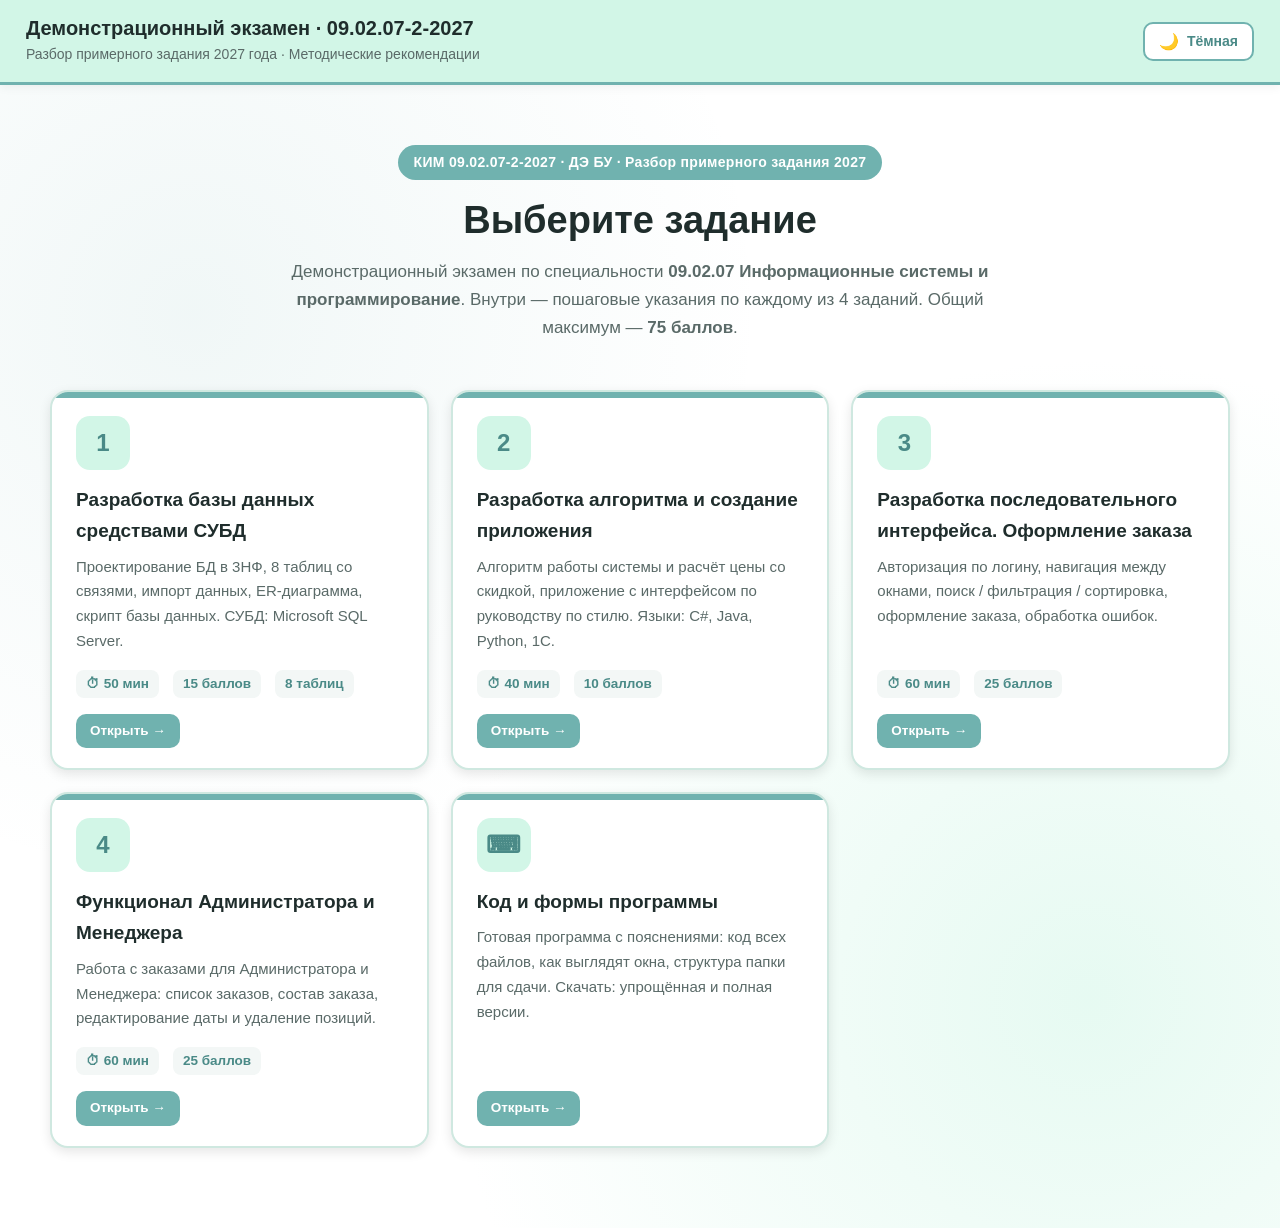
==== index.html @ 54f56c51 "Загрузка материалов" ====
<!DOCTYPE html>
<html lang="ru" data-theme="light">
<head>
<meta charset="UTF-8">
<meta name="viewport" content="width=device-width, initial-scale=1.0">
<title>Разбор примерного задания ДЭ 2027 · 09.02.07-2-2027</title>
<link rel="stylesheet" href="style.css">
</head>
<body>

<header class="top">
  <div class="brand">
    <h1>Демонстрационный экзамен · 09.02.07-2-2027</h1>
    <div class="sub">Разбор примерного задания 2027 года · Методические рекомендации</div>
  </div>
  <button class="theme-toggle" id="themeToggle" title="Переключить тему">
    <span class="theme-icon">🌙</span>
    <span class="theme-label">Тёмная</span>
  </button>
</header>

<section class="home-screen">
  <div class="home-inner">
    <div class="home-hero">
      <span class="badge-demo">КИМ 09.02.07-2-2027 · ДЭ БУ · Разбор примерного задания 2027</span>
      <h2>Выберите задание</h2>
      <p>Демонстрационный экзамен по специальности <b>09.02.07 Информационные системы и программирование</b>.
      Внутри — пошаговые указания по каждому из 4 заданий. Общий максимум — <b>75 баллов</b>.</p>
    </div>

    <div class="task-grid">

      <a class="task-card available" href="tasks/task1.html">
        <div class="t-num">1</div>
        <h3>Разработка базы данных средствами СУБД</h3>
        <p class="t-desc">Проектирование БД в 3НФ, 8 таблиц со связями, импорт данных, ER-диаграмма, скрипт базы данных. СУБД: Microsoft SQL Server.</p>
        <div class="t-meta">
          <span>⏱ 50 мин</span>
          <span>15 баллов</span>
          <span>8 таблиц</span>
        </div>
        <span class="t-status">Открыть</span>
      </a>

      <a class="task-card available" href="tasks/task2.html">
        <div class="t-num">2</div>
        <h3>Разработка алгоритма и создание приложения</h3>
        <p class="t-desc">Алгоритм работы системы и расчёт цены со скидкой, приложение с интерфейсом по руководству по стилю. Языки: C#, Java, Python, 1С.</p>
        <div class="t-meta">
          <span>⏱ 40 мин</span>
          <span>10 баллов</span>
        </div>
        <span class="t-status">Открыть</span>
      </a>

      <a class="task-card available" href="tasks/task3.html">
        <div class="t-num">3</div>
        <h3>Разработка последовательного интерфейса. Оформление заказа</h3>
        <p class="t-desc">Авторизация по логину, навигация между окнами, поиск / фильтрация / сортировка, оформление заказа, обработка ошибок.</p>
        <div class="t-meta">
          <span>⏱ 60 мин</span>
          <span>25 баллов</span>
        </div>
        <span class="t-status">Открыть</span>
      </a>

      <a class="task-card available" href="tasks/task4.html">
        <div class="t-num">4</div>
        <h3>Функционал Администратора и Менеджера</h3>
        <p class="t-desc">Работа с заказами для Администратора и Менеджера: список заказов, состав заказа, редактирование даты и удаление позиций.</p>
        <div class="t-meta">
          <span>⏱ 60 мин</span>
          <span>25 баллов</span>
        </div>
        <span class="t-status">Открыть</span>
      </a><a class="task-card available" href="code.html">
        <div class="t-num">⌨</div>
        <h3>Код и формы программы</h3>
        <p class="t-desc">Готовая программа с пояснениями: код всех файлов, как выглядят окна, структура папки для сдачи. Скачать: упрощённая и полная версии.</p>
        <span class="t-status">Открыть</span>
      </a></div>
  </div>
</section>

<script src="script.js"></script>
</body>
</html>
---- style.css ----
/* ============================================================
   СВЕТЛАЯ ТЕМА (по умолчанию)
   ============================================================ */
:root,
html[data-theme="light"]{
  --bg:#ffffff;
  --bg-soft:#D2F6E7;
  --accent:#70B2AF;
  --accent-dark:#4a8a87;
  --text:#1f2d2c;
  --muted:#5a6a68;
  --border:#cfe8e0;
  --code-bg:#f3f7f6;
  --blue:#dbeafe;
  --warn:#fff3cd;
  --danger:#f8d7da;
  --ok:#d4edda;

  --card-bg:#ffffff;
  --side-bg:#fbfefd;
  --block-action-bg:#e6f4f2;
  --block-tip-bg:#eefaf7;
  --row-even-bg:#fafdfc;
  --header-bg:#D2F6E7;
  --hero-bg-1:rgba(112,178,175,.10);
  --hero-bg-2:rgba(210,246,231,.55);
  --diagram-bg:#fafdfc;
  --grid-color:rgba(112,178,175,.07);
  --card-disabled-num-bg:#eef2f1;
  --card-disabled-num-color:#8aa19e;
  --card-disabled-strip:#c9d6d4;
  --card-disabled-status-bg:#eef2f1;
  --card-disabled-status-color:#7a8b89;
  --table-row-hover:#f5fbfa;
  --pre-bg:#f3f7f6;

  --pk:#b8860b;
  --fk:#8b3a8b;
  --id:#2b7a78;

  --shadow:0 2px 10px rgba(0,0,0,.06);
  --shadow-card:0 4px 12px rgba(0,0,0,.10);
  --shadow-card-hover:0 8px 20px rgba(0,0,0,.18);
  --shadow-card-drag:0 14px 30px rgba(0,0,0,.28);
}

/* ============================================================
   ТЁМНАЯ ТЕМА
   ============================================================ */
html[data-theme="dark"]{
  --bg:#0f1719;
  --bg-soft:#1b2a2c;
  --accent:#70B2AF;
  --accent-dark:#8ed4d1;
  --text:#e8f0ef;
  --muted:#9aacaa;
  --border:#2e4042;
  --code-bg:#1a2224;
  --blue:#152b40;
  --warn:#3d3419;
  --danger:#3d1f23;
  --ok:#1c3a25;

  --card-bg:#162224;
  --side-bg:#131d1f;
  --block-action-bg:#1c3033;
  --block-tip-bg:#17282a;
  --row-even-bg:#1a2426;
  --header-bg:#152326;
  --hero-bg-1:rgba(112,178,175,.10);
  --hero-bg-2:rgba(30,60,60,.35);
  --diagram-bg:#111b1d;
  --grid-color:rgba(112,178,175,.10);
  --card-disabled-num-bg:#1e2b2d;
  --card-disabled-num-color:#6b8080;
  --card-disabled-strip:#2a3839;
  --card-disabled-status-bg:#1e2b2d;
  --card-disabled-status-color:#8ba1a0;
  --table-row-hover:#1a282a;
  --pre-bg:#0d1416;

  --pk:#d4a72c;
  --fk:#c78ac7;
  --id:#56b8b4;

  --shadow:0 2px 10px rgba(0,0,0,.35);
  --shadow-card:0 4px 12px rgba(0,0,0,.4);
  --shadow-card-hover:0 8px 20px rgba(0,0,0,.55);
  --shadow-card-drag:0 14px 30px rgba(0,0,0,.7);
}

/* ============================================================
   БАЗОВЫЕ
   ============================================================ */
*{box-sizing:border-box}
html{scroll-behavior:smooth}
body{
  margin:0;
  font-family:Calibri,"Segoe UI",Arial,sans-serif;
  font-size:17px;
  line-height:1.65;
  color:var(--text);
  background:var(--bg);
  transition:background .2s, color .2s;
}

/* ============================================================
   HEADER
   ============================================================ */
header.top{
  background:var(--header-bg);
  border-bottom:3px solid var(--accent);
  padding:16px 26px;
  position:sticky;
  top:0;
  z-index:50;
  box-shadow:var(--shadow);
  display:flex;
  align-items:center;
  gap:16px;
  flex-wrap:wrap;
}
header.top .brand{display:flex;flex-direction:column;gap:2px;flex:1;min-width:220px}
header.top h1{margin:0;font-size:20px;line-height:1.25;color:var(--text)}
header.top .sub{font-size:14px;color:var(--muted)}

header.top .nav-back{
  padding:8px 16px;
  border:2px solid var(--accent);
  background:var(--card-bg);
  color:var(--accent-dark);
  border-radius:10px;
  font-weight:700;
  font-size:14.5px;
  text-decoration:none;
  transition:all .15s;
  white-space:nowrap;
}
header.top .nav-back:hover{background:var(--accent);color:#fff}

/* ============================================================
   ПЕРЕКЛЮЧАТЕЛЬ ТЕМЫ
   ============================================================ */
.theme-toggle{
  display:flex;
  align-items:center;
  gap:8px;
  padding:8px 14px;
  border:2px solid var(--accent);
  background:var(--card-bg);
  color:var(--accent-dark);
  border-radius:10px;
  font-weight:700;
  font-size:14px;
  cursor:pointer;
  transition:all .15s;
  font-family:inherit;
}
.theme-toggle:hover{background:var(--accent);color:#fff}
.theme-toggle .theme-icon{font-size:16px}
.theme-toggle .theme-label{white-space:nowrap}

/* ============================================================
   ГЛАВНАЯ
   ============================================================ */
.home-screen{
  min-height:calc(100vh - 96px);
  padding:60px 40px 80px;
  background:
    radial-gradient(circle at 15% 20%, var(--hero-bg-1), transparent 40%),
    radial-gradient(circle at 85% 80%, var(--hero-bg-2), transparent 45%),
    var(--bg);
}
.home-inner{max-width:1180px;margin:0 auto}
.home-hero{text-align:center;margin-bottom:48px}
.home-hero h2{margin:0 0 14px;font-size:38px;line-height:1.2;color:var(--text);border:none;padding:0}
.home-hero p{margin:0 auto;max-width:740px;color:var(--muted);font-size:17px}
.home-hero .badge-demo{
  display:inline-block;
  background:var(--accent);
  color:#fff;
  padding:6px 16px;
  border-radius:20px;
  font-size:14px;
  font-weight:700;
  margin-bottom:18px;
  letter-spacing:.3px;
}

.task-grid{display:grid;grid-template-columns:repeat(auto-fit,minmax(280px,1fr));gap:22px;margin-top:16px}

.task-card{
  background:var(--card-bg);
  border:2px solid var(--border);
  border-radius:18px;
  padding:24px 24px 20px;
  box-shadow:var(--shadow-card);
  transition:transform .18s,box-shadow .18s,border-color .18s;
  display:flex;
  flex-direction:column;
  position:relative;
  overflow:hidden;
  text-decoration:none;
  color:inherit;
}
.task-card::before{
  content:"";
  position:absolute;
  top:0;left:0;right:0;
  height:6px;
  background:var(--accent);
}
.task-card.available{cursor:pointer}
.task-card.available:hover{
  transform:translateY(-4px);
  box-shadow:var(--shadow-card-hover);
  border-color:var(--accent);
}
.task-card.disabled{cursor:pointer;opacity:.75}
.task-card.disabled::before{background:var(--card-disabled-strip)}

.task-card .t-num{
  display:inline-block;
  width:54px;height:54px;
  background:var(--bg-soft);
  color:var(--accent-dark);
  border-radius:14px;
  text-align:center;
  line-height:54px;
  font-size:24px;
  font-weight:700;
  margin-bottom:14px;
}
.task-card.disabled .t-num{background:var(--card-disabled-num-bg);color:var(--card-disabled-num-color)}
.task-card h3{margin:0 0 8px;font-size:19px;color:var(--text);border:none;padding:0}
.task-card .t-desc{color:var(--muted);font-size:15px;margin:0 0 16px;flex-grow:1}
.task-card .t-meta{display:flex;gap:14px;flex-wrap:wrap;margin:0 0 16px;font-size:13.5px}
.task-card .t-meta span{background:var(--code-bg);padding:3px 10px;border-radius:8px;color:var(--accent-dark);font-weight:700}
.task-card .t-status{display:inline-block;padding:6px 14px;border-radius:10px;font-size:13.5px;font-weight:700;align-self:flex-start}
.task-card.available .t-status{background:var(--accent);color:#fff}
.task-card.disabled .t-status{background:var(--card-disabled-status-bg);color:var(--card-disabled-status-color)}
.task-card.available .t-status::after{content:" →"}
.task-card.disabled .t-status::after{content:""}

/* ============================================================
   ЗАГЛУШКА "В РАЗРАБОТКЕ"
   ============================================================ */
.wip{
  max-width:720px;
  margin:80px auto;
  text-align:center;
  padding:50px 30px;
  background:var(--card-bg);
  border:2px dashed var(--accent);
  border-radius:20px;
  box-shadow:var(--shadow);
}
.wip .wip-icon{font-size:64px;margin-bottom:14px;display:block}
.wip h2{border:none;padding:0;margin:0 0 12px;font-size:26px;color:var(--accent-dark)}
.wip p{color:var(--muted);margin:8px auto;max-width:520px}
.wip .wip-actions{margin-top:28px;display:flex;gap:12px;justify-content:center;flex-wrap:wrap}
.wip .btn{
  padding:11px 22px;
  border-radius:10px;
  font-weight:700;
  font-size:15px;
  cursor:pointer;
  border:2px solid var(--accent);
  background:var(--card-bg);
  color:var(--accent-dark);
  transition:all .15s;
  text-decoration:none;
  display:inline-block;
}
.wip .btn.primary{background:var(--accent);color:#fff}
.wip .btn:hover{transform:translateY(-2px);box-shadow:var(--shadow-card-hover)}

/* ============================================================
   LAYOUT МЕТОДИЧКИ (task1)
   ============================================================ */
.layout{display:grid;grid-template-columns:300px 1fr;max-width:1400px;margin:0 auto}
nav.side{
  position:sticky;
  top:74px;
  align-self:start;
  height:calc(100vh - 74px);
  overflow-y:auto;
  padding:22px 18px;
  border-right:1px solid var(--border);
  background:var(--side-bg);
}
nav.side h3{margin:0 0 12px;font-size:14px;text-transform:uppercase;letter-spacing:.5px;color:var(--accent-dark)}
nav.side a{
  display:block;
  padding:8px 12px;
  margin:2px 0;
  text-decoration:none;
  color:var(--text);
  border-radius:8px;
  font-size:15px;
  transition:background .15s;
}
nav.side a:hover{background:var(--bg-soft)}
nav.side a.active{background:var(--accent);color:#fff}

main{padding:32px 44px 80px;min-width:0}
h2{margin-top:48px;padding-bottom:8px;border-bottom:3px solid var(--accent);font-size:26px;scroll-margin-top:90px;color:var(--text)}
h3{margin-top:32px;font-size:20px;color:var(--accent-dark);scroll-margin-top:90px}
h4{margin-top:22px;font-size:17px}
p{margin:10px 0}
ul,ol{margin:10px 0 10px 22px}
li{margin:4px 0}
code{background:var(--code-bg);padding:2px 6px;border-radius:4px;font-family:Consolas,"Courier New",monospace;font-size:14.5px;color:var(--accent-dark)}
a{color:var(--accent-dark)}

/* ============================================================
   БЛОКИ-ПОДСКАЗКИ
   ============================================================ */
.block{padding:14px 18px;border-radius:10px;margin:14px 0;border-left:6px solid;background:var(--bg-soft);color:var(--text)}
.block.action{border-color:var(--accent);background:var(--block-action-bg)}
.block.action::before{content:"🔵 ДЕЙСТВИЕ: ";font-weight:700;color:var(--accent-dark)}
.block.field{border-color:#3b82f6;background:var(--blue)}
.block.field::before{content:"🟢 ВПИСАТЬ: ";font-weight:700;color:#1e40af}
html[data-theme="dark"] .block.field::before{color:#7fb4ff}
.block.warn{border-color:#e0a800;background:var(--warn)}
.block.warn::before{content:"🟡 ВНИМАНИЕ: ";font-weight:700;color:#8a6d00}
html[data-theme="dark"] .block.warn::before{color:#e0b74a}
.block.danger{border-color:#dc3545;background:var(--danger)}
.block.danger::before{content:"🔴 ОШИБКА: ";font-weight:700;color:#a71d2a}
html[data-theme="dark"] .block.danger::before{color:#ff7b89}
.block.ok{border-color:#28a745;background:var(--ok)}
.block.ok::before{content:"✅ ПРОВЕРКА: ";font-weight:700;color:#155724}
html[data-theme="dark"] .block.ok::before{color:#7bd88f}
.block.tip{border-color:var(--accent-dark);background:var(--block-tip-bg)}
.block.tip::before{content:"💡 СОВЕТ: ";font-weight:700;color:var(--accent-dark)}

/* ============================================================
   ТАБЛИЦЫ
   ============================================================ */
table{border-collapse:collapse;width:100%;margin:14px 0;font-size:15.5px;box-shadow:var(--shadow);background:var(--card-bg)}
th,td{border:1px solid var(--border);padding:8px 10px;text-align:left;vertical-align:top;color:var(--text)}
th{background:var(--bg-soft);font-weight:700}
tr:nth-child(even) td{background:var(--row-even-bg)}

pre{
  background:var(--pre-bg);
  padding:14px;
  border-radius:8px;
  overflow-x:auto;
  font-size:14px;
  line-height:1.5;
  font-family:Consolas,"Courier New",monospace;
  color:var(--accent-dark);
  border:1px solid var(--border);
}

/* ============================================================
   ШАГИ
   ============================================================ */
.step{background:var(--card-bg);border:1px solid var(--border);border-radius:12px;padding:18px 22px;margin:18px 0;box-shadow:var(--shadow)}
.step .num{display:inline-block;background:var(--accent);color:#fff;width:32px;height:32px;border-radius:50%;text-align:center;line-height:32px;font-weight:700;margin-right:10px}
.step h4{display:inline-block;margin:0;font-size:18px;vertical-align:middle}

/* ============================================================
   DETAILS
   ============================================================ */
details{background:var(--card-bg);border:1px solid var(--border);border-radius:10px;margin:12px 0;overflow:hidden}
details summary{cursor:pointer;padding:12px 18px;background:var(--bg-soft);font-weight:700;user-select:none;list-style:none;color:var(--text)}
details summary::-webkit-details-marker{display:none}
details summary::before{content:"▶ ";color:var(--accent-dark)}
details[open] summary::before{content:"▼ "}
details .content{padding:14px 20px}

/* ============================================================
   БЕЙДЖИ
   ============================================================ */
.badge{display:inline-block;padding:2px 10px;border-radius:20px;background:var(--accent);color:#fff;font-size:13px;font-weight:700;margin-left:6px;vertical-align:middle}
.badge.pk{background:var(--pk)}
.badge.fk{background:var(--fk)}
.badge.id{background:var(--id)}

/* ============================================================
   КНОПКА "НАВЕРХ"
   ============================================================ */
.top-link{
  position:fixed;
  bottom:24px;right:24px;
  background:var(--accent);
  color:#fff;
  width:48px;height:48px;
  border-radius:50%;
  text-align:center;
  line-height:48px;
  text-decoration:none;
  font-size:22px;
  box-shadow:var(--shadow-card);
  z-index:100;
  transition:background .15s;
}
.top-link:hover{background:var(--accent-dark)}

/* ============================================================
   СХЕМА БД
   ============================================================ */
.db-toolbar{
  display:flex;
  align-items:center;
  gap:10px;
  flex-wrap:wrap;
  padding:12px 16px;
  background:var(--card-bg);
  border-radius:12px 12px 0 0;
  border:2px solid var(--accent);
  border-bottom:none;
  font-size:14.5px;
}
.db-toolbar button{
  padding:7px 14px;
  border:1px solid var(--accent);
  background:var(--card-bg);
  color:var(--accent-dark);
  border-radius:8px;
  cursor:pointer;
  font-weight:700;
  font-size:14px;
  transition:all .15s;
  font-family:inherit;
}
.db-toolbar button:hover{background:var(--bg-soft)}
.db-toolbar button:active{transform:scale(.96)}
.db-toolbar .zoom-val{min-width:56px;text-align:center;font-weight:700;color:var(--accent-dark)}
.db-toolbar .hint{margin-left:auto;color:var(--muted);font-size:13.5px;font-style:italic}

.db-diagram-wrap{
  background:var(--diagram-bg);
  border:2px solid var(--accent);
  border-top:none;
  border-radius:0 0 14px 14px;
  padding:0;
  overflow:hidden;
  position:relative;
  height:720px;
  cursor:grab;
  user-select:none;
  touch-action:none;
}
.db-diagram-wrap.dragging{cursor:grabbing}
.db-viewport{position:absolute;top:0;left:0;width:100%;height:100%;overflow:hidden}
.db-canvas{position:absolute;top:0;left:0;transform-origin:0 0;will-change:transform}
.db-diagram{
  position:relative;
  width:1400px;
  height:1300px;
  background:
    linear-gradient(0deg,var(--grid-color) 1px,transparent 1px) 0 0/25px 25px,
    linear-gradient(90deg,var(--grid-color) 1px,transparent 1px) 0 0/25px 25px,
    var(--diagram-bg);
}
.db-table{
  position:absolute;
  background:var(--card-bg);
  border:2px solid var(--accent-dark);
  border-radius:10px;
  box-shadow:var(--shadow-card);
  font-size:13.5px;
  width:220px;
  z-index:2;
  transition:box-shadow .15s,border-color .15s;
  cursor:grab;
  color:var(--text);
}
.db-table:hover{border-color:var(--accent);box-shadow:var(--shadow-card-hover);z-index:5}
.db-table.dragging{cursor:grabbing;box-shadow:var(--shadow-card-drag);z-index:20;transition:none}
.db-table .t-head{
  background:var(--accent);
  color:#fff;
  padding:8px 12px;
  font-weight:700;
  font-size:14.5px;
  border-radius:8px 8px 0 0;
  text-align:center;
  letter-spacing:.3px;
  cursor:grab;
}
.db-table.dragging .t-head{cursor:grabbing}
.db-table .t-row{
  padding:5px 12px;
  border-bottom:1px solid var(--border);
  display:flex;
  justify-content:space-between;
  align-items:center;
  gap:10px;
}
.db-table .t-row:last-child{border-bottom:none;border-radius:0 0 8px 8px}
.db-table .t-row .t-name{color:var(--text)}
.db-table .t-row .t-key{font-size:11px;padding:1px 6px;border-radius:10px;color:#fff;font-weight:700}
.db-table .t-row .t-key.pk{background:var(--pk)}
.db-table .t-row .t-key.fk{background:var(--fk)}
.db-table .t-row .t-key.id{background:var(--id)}
.db-table .t-row .t-type{color:var(--muted);font-size:11.5px;font-family:Consolas,monospace}

.legend{display:flex;gap:18px;flex-wrap:wrap;margin:10px 0 20px;padding:12px 16px;background:var(--card-bg);border-radius:10px;border:1px solid var(--border);font-size:14px;color:var(--text)}
.legend span{display:flex;align-items:center;gap:6px}
.legend .dot{display:inline-block;width:14px;height:14px;border-radius:4px}

/* ============================================================
   АДАПТИВ
   ============================================================ */
@media(max-width:900px){
  .layout{grid-template-columns:1fr}
  nav.side{position:static;height:auto;border-right:none;border-bottom:1px solid var(--border)}
  main{padding:22px 20px 80px}
  .db-toolbar .hint{display:none}
  .db-diagram-wrap{height:520px}
  .home-hero h2{font-size:28px}
  .home-screen{padding:40px 20px 60px}
  .theme-toggle .theme-label{display:none}
}
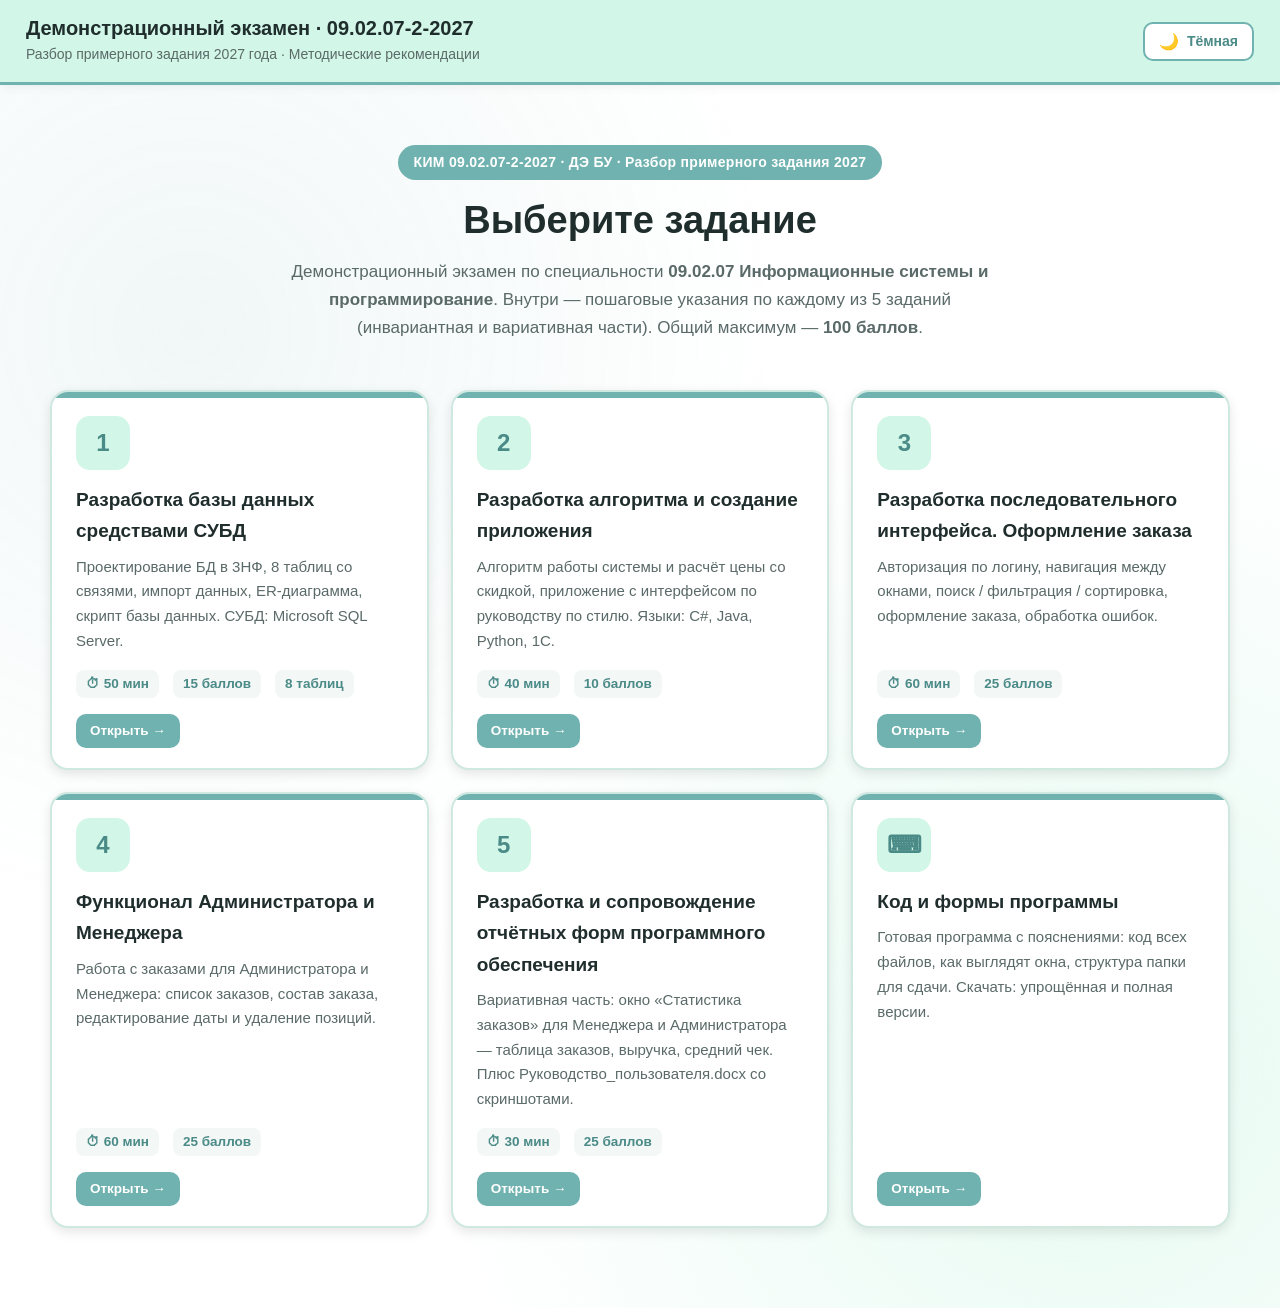
==== commit 7094e600: "Add files via upload" ====
--- a/index.html
+++ b/index.html
@@ -25,7 +25,7 @@
       <span class="badge-demo">КИМ 09.02.07-2-2027 · ДЭ БУ · Разбор примерного задания 2027</span>
       <h2>Выберите задание</h2>
       <p>Демонстрационный экзамен по специальности <b>09.02.07 Информационные системы и программирование</b>.
-      Внутри — пошаговые указания по каждому из 4 заданий. Общий максимум — <b>75 баллов</b>.</p>
+      Внутри — пошаговые указания по каждому из 5 заданий (инвариантная и вариативная части). Общий максимум — <b>100 баллов</b>.</p>
     </div>
 
     <div class="task-grid">
@@ -73,7 +73,20 @@
           <span>25 баллов</span>
         </div>
         <span class="t-status">Открыть</span>
-      </a><a class="task-card available" href="code.html">
+      </a>
+
+      <a class="task-card available" href="tasks/task5.html">
+        <div class="t-num">5</div>
+        <h3>Разработка и сопровождение отчётных форм программного обеспечения</h3>
+        <p class="t-desc">Вариативная часть: окно «Статистика заказов» для Менеджера и Администратора — таблица заказов, выручка, средний чек. Плюс Руководство_пользователя.docx со скриншотами.</p>
+        <div class="t-meta">
+          <span>⏱ 30 мин</span>
+          <span>25 баллов</span>
+        </div>
+        <span class="t-status">Открыть</span>
+      </a>
+
+      <a class="task-card available" href="code.html">
         <div class="t-num">⌨</div>
         <h3>Код и формы программы</h3>
         <p class="t-desc">Готовая программа с пояснениями: код всех файлов, как выглядят окна, структура папки для сдачи. Скачать: упрощённая и полная версии.</p>
--- a/style.css
+++ b/style.css
@@ -331,6 +331,8 @@
 .block.ok{border-color:#28a745;background:var(--ok)}
 .block.ok::before{content:"✅ ПРОВЕРКА: ";font-weight:700;color:#155724}
 html[data-theme="dark"] .block.ok::before{color:#7bd88f}
+.block.tz{border-color:#8a9ba8;background:var(--bg-soft);font-size:.96em}
+html[data-theme="dark"] .block.tz{border-color:#5c6b78}
 .block.tip{border-color:var(--accent-dark);background:var(--block-tip-bg)}
 .block.tip::before{content:"💡 СОВЕТ: ";font-weight:700;color:var(--accent-dark)}
 
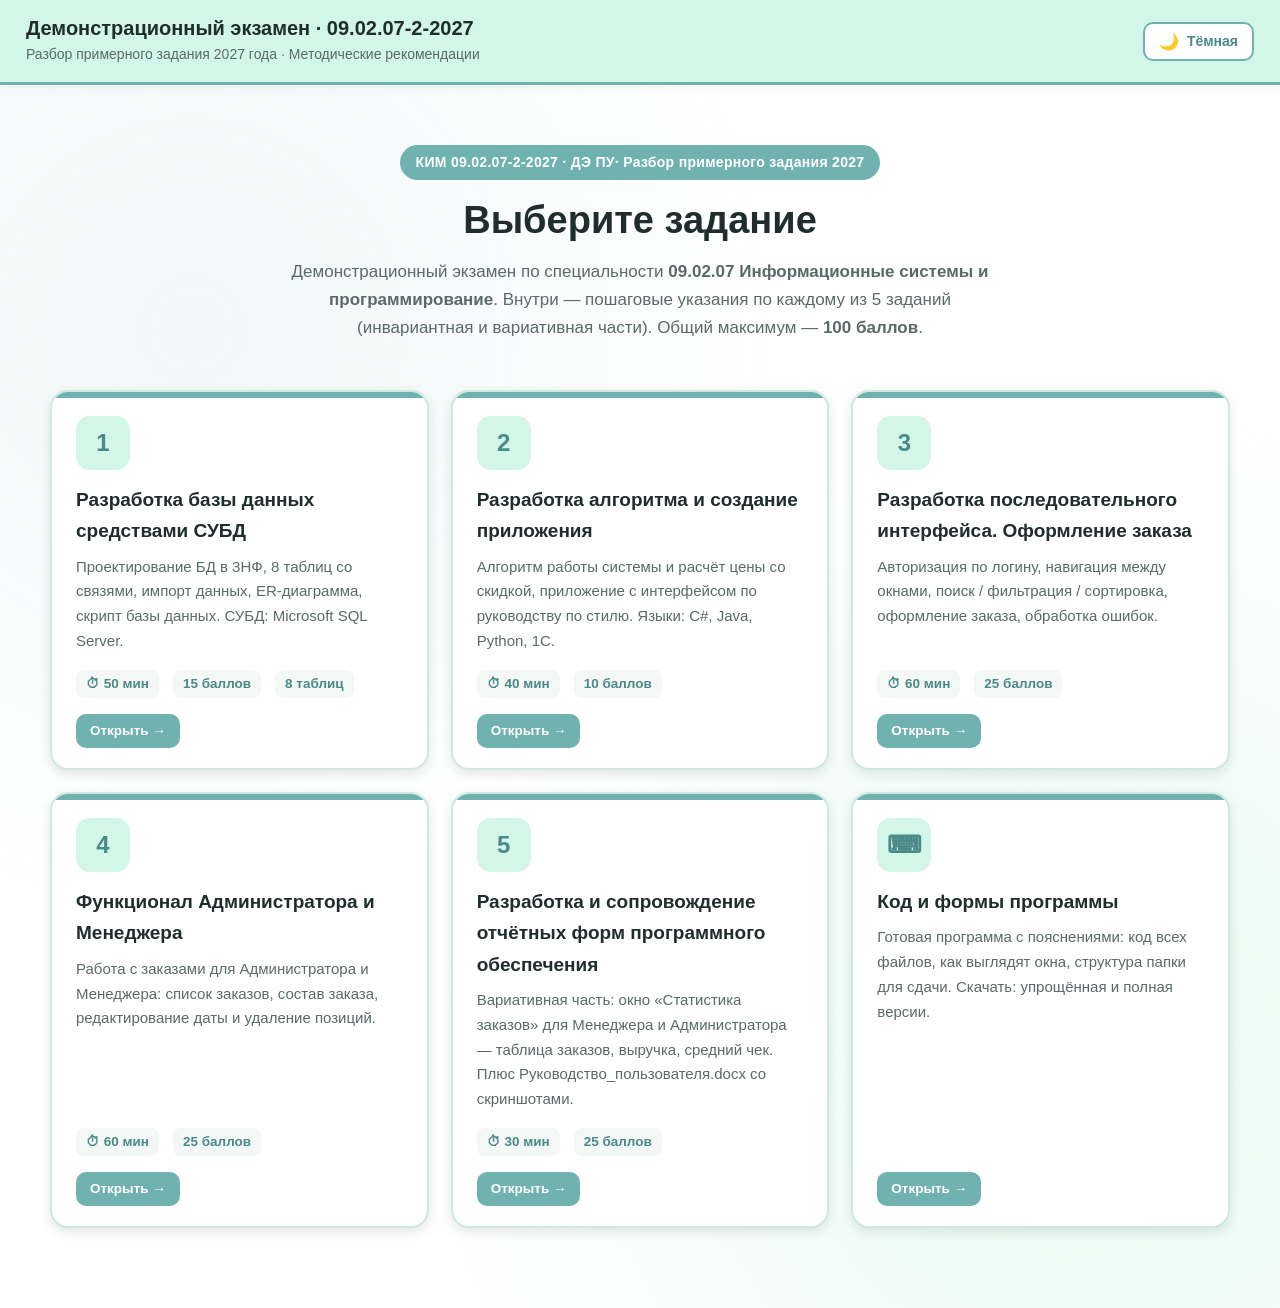
==== commit 79e004c4: "Add files via upload" ====
--- a/index.html
+++ b/index.html
@@ -22,7 +22,7 @@
 <section class="home-screen">
   <div class="home-inner">
     <div class="home-hero">
-      <span class="badge-demo">КИМ 09.02.07-2-2027 · ДЭ БУ · Разбор примерного задания 2027</span>
+      <span class="badge-demo">КИМ 09.02.07-2-2027 · ДЭ ПУ· Разбор примерного задания 2027</span>
       <h2>Выберите задание</h2>
       <p>Демонстрационный экзамен по специальности <b>09.02.07 Информационные системы и программирование</b>.
       Внутри — пошаговые указания по каждому из 5 заданий (инвариантная и вариативная части). Общий максимум — <b>100 баллов</b>.</p>
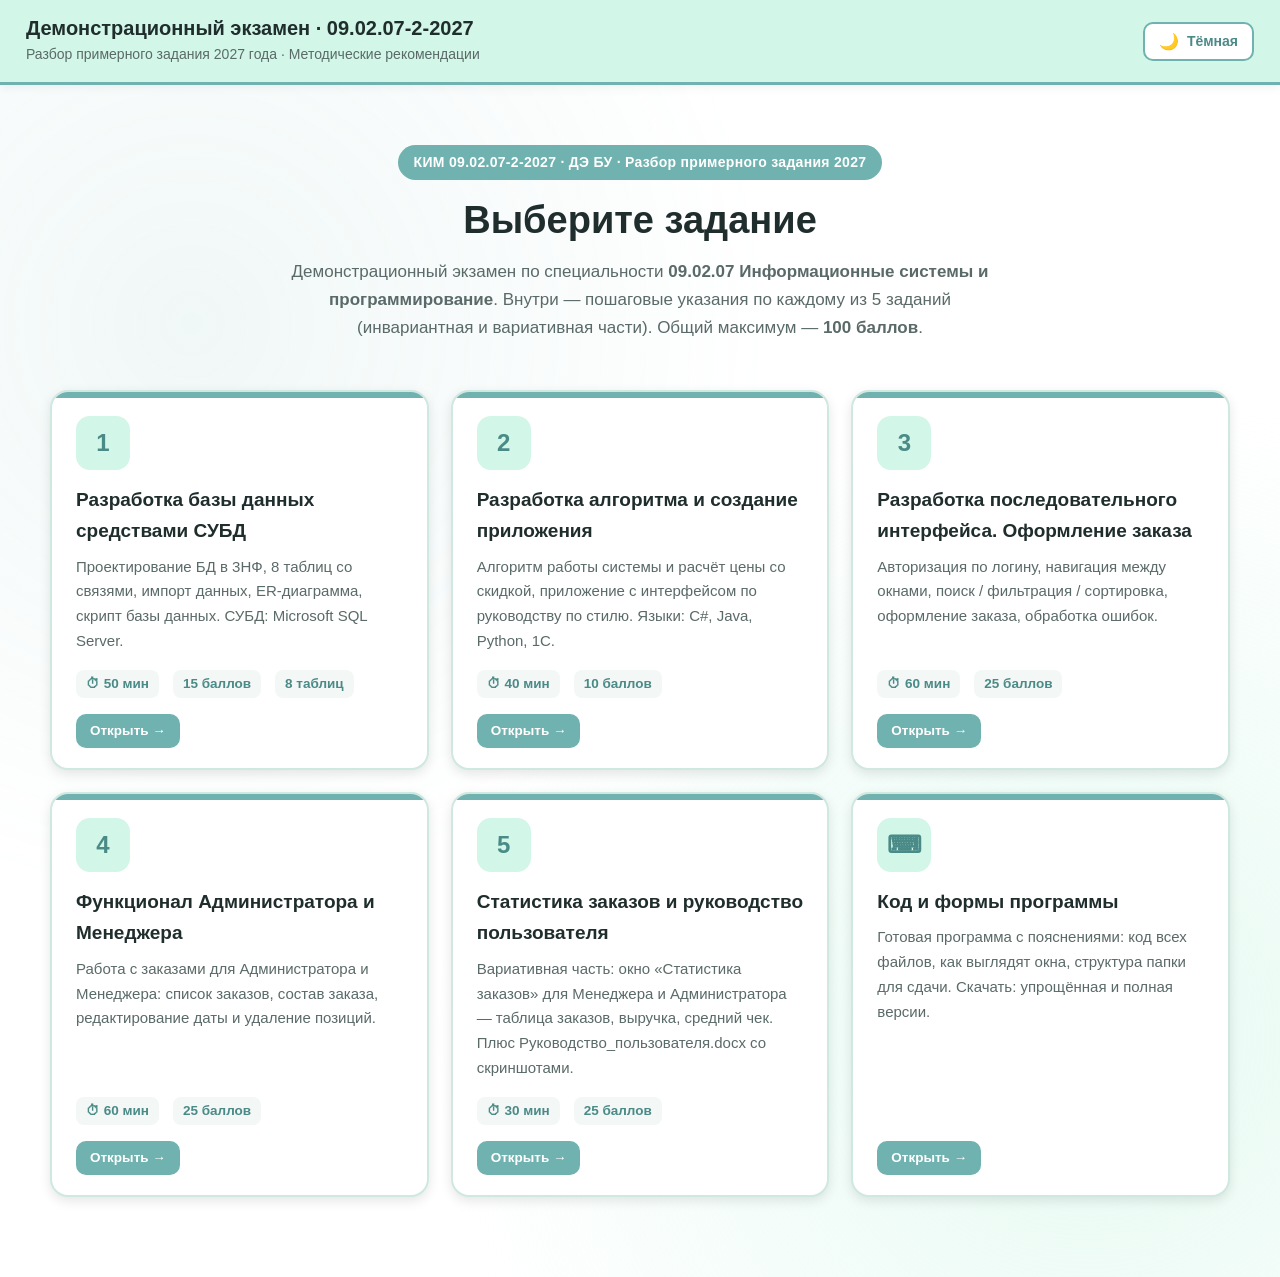
==== commit 6a64c8be: "Локальная база данных Изменение логики решения задания 1 путём создания локальной базы данных в само" ====
--- a/index.html
+++ b/index.html
@@ -22,7 +22,7 @@
 <section class="home-screen">
   <div class="home-inner">
     <div class="home-hero">
-      <span class="badge-demo">КИМ 09.02.07-2-2027 · ДЭ ПУ· Разбор примерного задания 2027</span>
+      <span class="badge-demo">КИМ 09.02.07-2-2027 · ДЭ БУ · Разбор примерного задания 2027</span>
       <h2>Выберите задание</h2>
       <p>Демонстрационный экзамен по специальности <b>09.02.07 Информационные системы и программирование</b>.
       Внутри — пошаговые указания по каждому из 5 заданий (инвариантная и вариативная части). Общий максимум — <b>100 баллов</b>.</p>
@@ -77,7 +77,7 @@
 
       <a class="task-card available" href="tasks/task5.html">
         <div class="t-num">5</div>
-        <h3>Разработка и сопровождение отчётных форм программного обеспечения</h3>
+        <h3>Статистика заказов и руководство пользователя</h3>
         <p class="t-desc">Вариативная часть: окно «Статистика заказов» для Менеджера и Администратора — таблица заказов, выручка, средний чек. Плюс Руководство_пользователя.docx со скриншотами.</p>
         <div class="t-meta">
           <span>⏱ 30 мин</span>
--- a/style.css
+++ b/style.css
@@ -306,6 +306,7 @@
 main{padding:32px 44px 80px;min-width:0}
 h2{margin-top:48px;padding-bottom:8px;border-bottom:3px solid var(--accent);font-size:26px;scroll-margin-top:90px;color:var(--text)}
 h3{margin-top:32px;font-size:20px;color:var(--accent-dark);scroll-margin-top:90px}
+section{scroll-margin-top:96px}
 h4{margin-top:22px;font-size:17px}
 p{margin:10px 0}
 ul,ol{margin:10px 0 10px 22px}
@@ -364,6 +365,13 @@
 .step h4{display:inline-block;margin:0;font-size:18px;vertical-align:middle}
 
 /* ============================================================
+   СКРИНШОТЫ
+   ============================================================ */
+figure.shot{margin:12px 0 16px}
+figure.shot img{display:block;max-width:100%;height:auto;border:1px solid var(--border);border-radius:8px;background:#fff;padding:4px;box-sizing:border-box}
+figure.shot figcaption{color:var(--muted);font-size:13px;margin-top:6px;line-height:1.45}
+
+/* ============================================================
    DETAILS
    ============================================================ */
 details{background:var(--card-bg);border:1px solid var(--border);border-radius:10px;margin:12px 0;overflow:hidden}
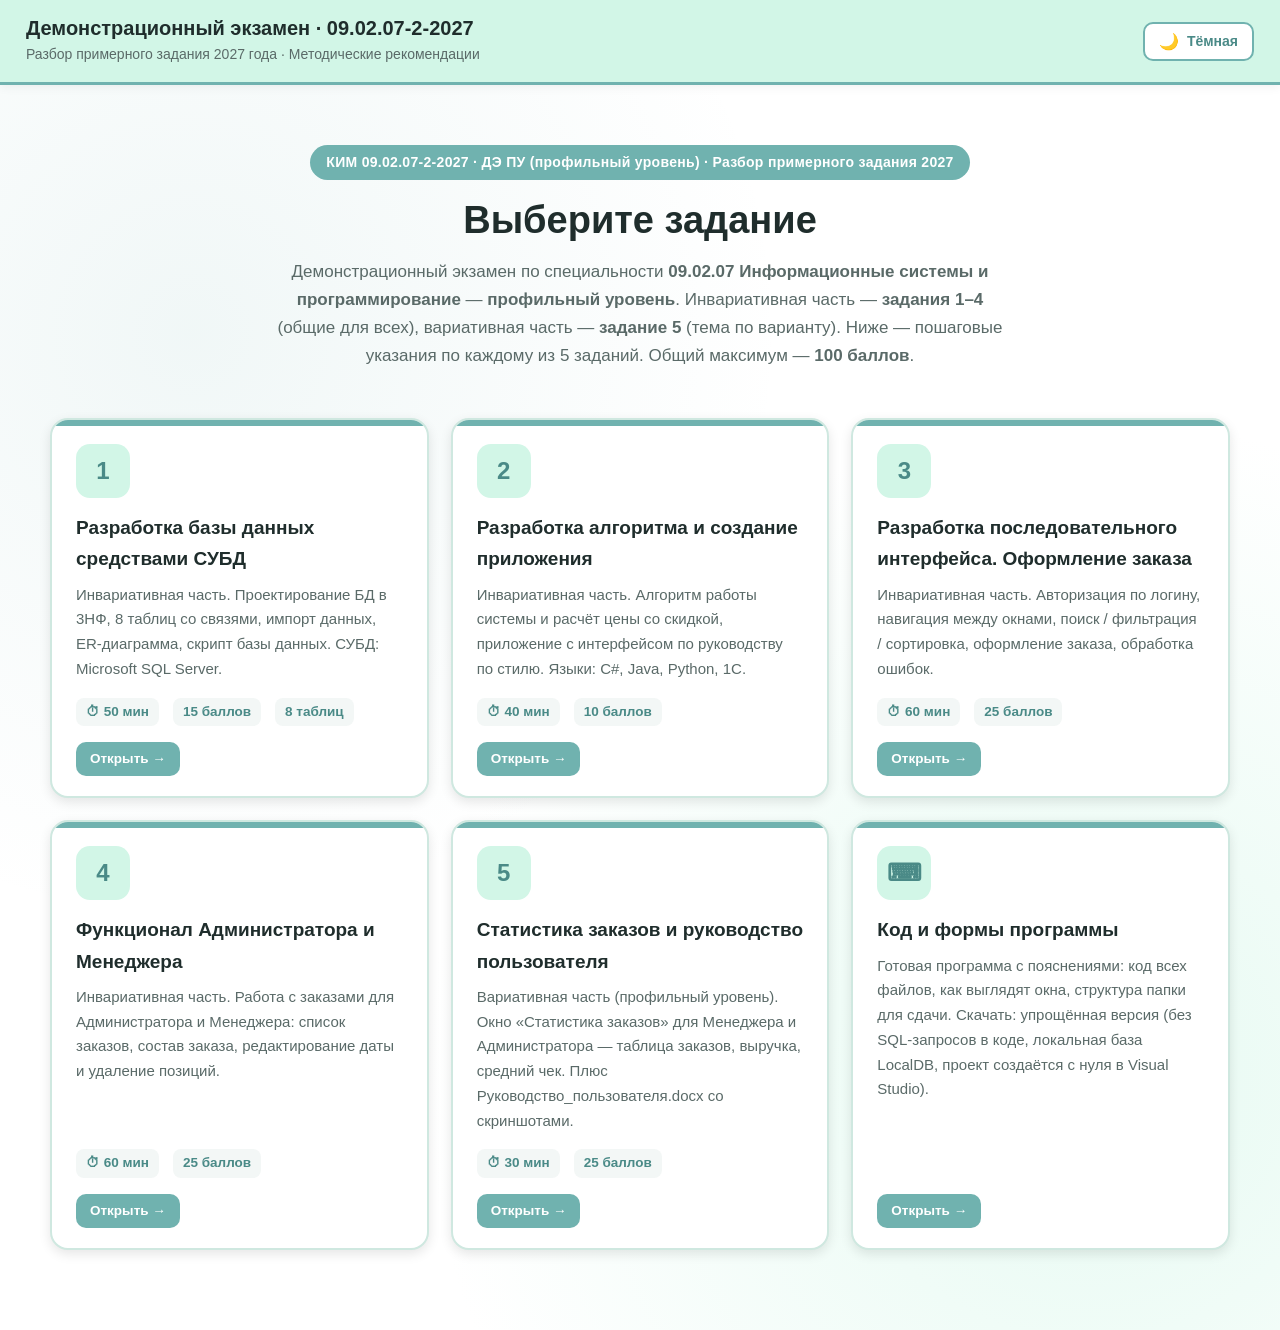
==== commit cf72495e: "Исправление ошибок локальной бд Подключение к бд" ====
--- a/index.html
+++ b/index.html
@@ -22,10 +22,11 @@
 <section class="home-screen">
   <div class="home-inner">
     <div class="home-hero">
-      <span class="badge-demo">КИМ 09.02.07-2-2027 · ДЭ БУ · Разбор примерного задания 2027</span>
+      <span class="badge-demo">КИМ 09.02.07-2-2027 · ДЭ ПУ (профильный уровень) · Разбор примерного задания 2027</span>
       <h2>Выберите задание</h2>
-      <p>Демонстрационный экзамен по специальности <b>09.02.07 Информационные системы и программирование</b>.
-      Внутри — пошаговые указания по каждому из 5 заданий (инвариантная и вариативная части). Общий максимум — <b>100 баллов</b>.</p>
+      <p>Демонстрационный экзамен по специальности <b>09.02.07 Информационные системы и программирование</b> — <b>профильный уровень</b>.
+      Инвариативная часть — <b>задания 1–4</b> (общие для всех), вариативная часть — <b>задание 5</b> (тема по варианту).
+      Ниже — пошаговые указания по каждому из 5 заданий. Общий максимум — <b>100 баллов</b>.</p>
     </div>
 
     <div class="task-grid">
@@ -33,7 +34,7 @@
       <a class="task-card available" href="tasks/task1.html">
         <div class="t-num">1</div>
         <h3>Разработка базы данных средствами СУБД</h3>
-        <p class="t-desc">Проектирование БД в 3НФ, 8 таблиц со связями, импорт данных, ER-диаграмма, скрипт базы данных. СУБД: Microsoft SQL Server.</p>
+        <p class="t-desc">Инвариативная часть. Проектирование БД в 3НФ, 8 таблиц со связями, импорт данных, ER-диаграмма, скрипт базы данных. СУБД: Microsoft SQL Server.</p>
         <div class="t-meta">
           <span>⏱ 50 мин</span>
           <span>15 баллов</span>
@@ -45,7 +46,7 @@
       <a class="task-card available" href="tasks/task2.html">
         <div class="t-num">2</div>
         <h3>Разработка алгоритма и создание приложения</h3>
-        <p class="t-desc">Алгоритм работы системы и расчёт цены со скидкой, приложение с интерфейсом по руководству по стилю. Языки: C#, Java, Python, 1С.</p>
+        <p class="t-desc">Инвариативная часть. Алгоритм работы системы и расчёт цены со скидкой, приложение с интерфейсом по руководству по стилю. Языки: C#, Java, Python, 1С.</p>
         <div class="t-meta">
           <span>⏱ 40 мин</span>
           <span>10 баллов</span>
@@ -56,7 +57,7 @@
       <a class="task-card available" href="tasks/task3.html">
         <div class="t-num">3</div>
         <h3>Разработка последовательного интерфейса. Оформление заказа</h3>
-        <p class="t-desc">Авторизация по логину, навигация между окнами, поиск / фильтрация / сортировка, оформление заказа, обработка ошибок.</p>
+        <p class="t-desc">Инвариативная часть. Авторизация по логину, навигация между окнами, поиск / фильтрация / сортировка, оформление заказа, обработка ошибок.</p>
         <div class="t-meta">
           <span>⏱ 60 мин</span>
           <span>25 баллов</span>
@@ -67,7 +68,7 @@
       <a class="task-card available" href="tasks/task4.html">
         <div class="t-num">4</div>
         <h3>Функционал Администратора и Менеджера</h3>
-        <p class="t-desc">Работа с заказами для Администратора и Менеджера: список заказов, состав заказа, редактирование даты и удаление позиций.</p>
+        <p class="t-desc">Инвариативная часть. Работа с заказами для Администратора и Менеджера: список заказов, состав заказа, редактирование даты и удаление позиций.</p>
         <div class="t-meta">
           <span>⏱ 60 мин</span>
           <span>25 баллов</span>
@@ -78,7 +79,7 @@
       <a class="task-card available" href="tasks/task5.html">
         <div class="t-num">5</div>
         <h3>Статистика заказов и руководство пользователя</h3>
-        <p class="t-desc">Вариативная часть: окно «Статистика заказов» для Менеджера и Администратора — таблица заказов, выручка, средний чек. Плюс Руководство_пользователя.docx со скриншотами.</p>
+        <p class="t-desc">Вариативная часть (профильный уровень). Окно «Статистика заказов» для Менеджера и Администратора — таблица заказов, выручка, средний чек. Плюс Руководство_пользователя.docx со скриншотами.</p>
         <div class="t-meta">
           <span>⏱ 30 мин</span>
           <span>25 баллов</span>
@@ -89,7 +90,7 @@
       <a class="task-card available" href="code.html">
         <div class="t-num">⌨</div>
         <h3>Код и формы программы</h3>
-        <p class="t-desc">Готовая программа с пояснениями: код всех файлов, как выглядят окна, структура папки для сдачи. Скачать: упрощённая и полная версии.</p>
+        <p class="t-desc">Готовая программа с пояснениями: код всех файлов, как выглядят окна, структура папки для сдачи. Скачать: упрощённая версия (без SQL-запросов в коде, локальная база LocalDB, проект создаётся с нуля в Visual Studio).</p>
         <span class="t-status">Открыть</span>
       </a></div>
   </div>
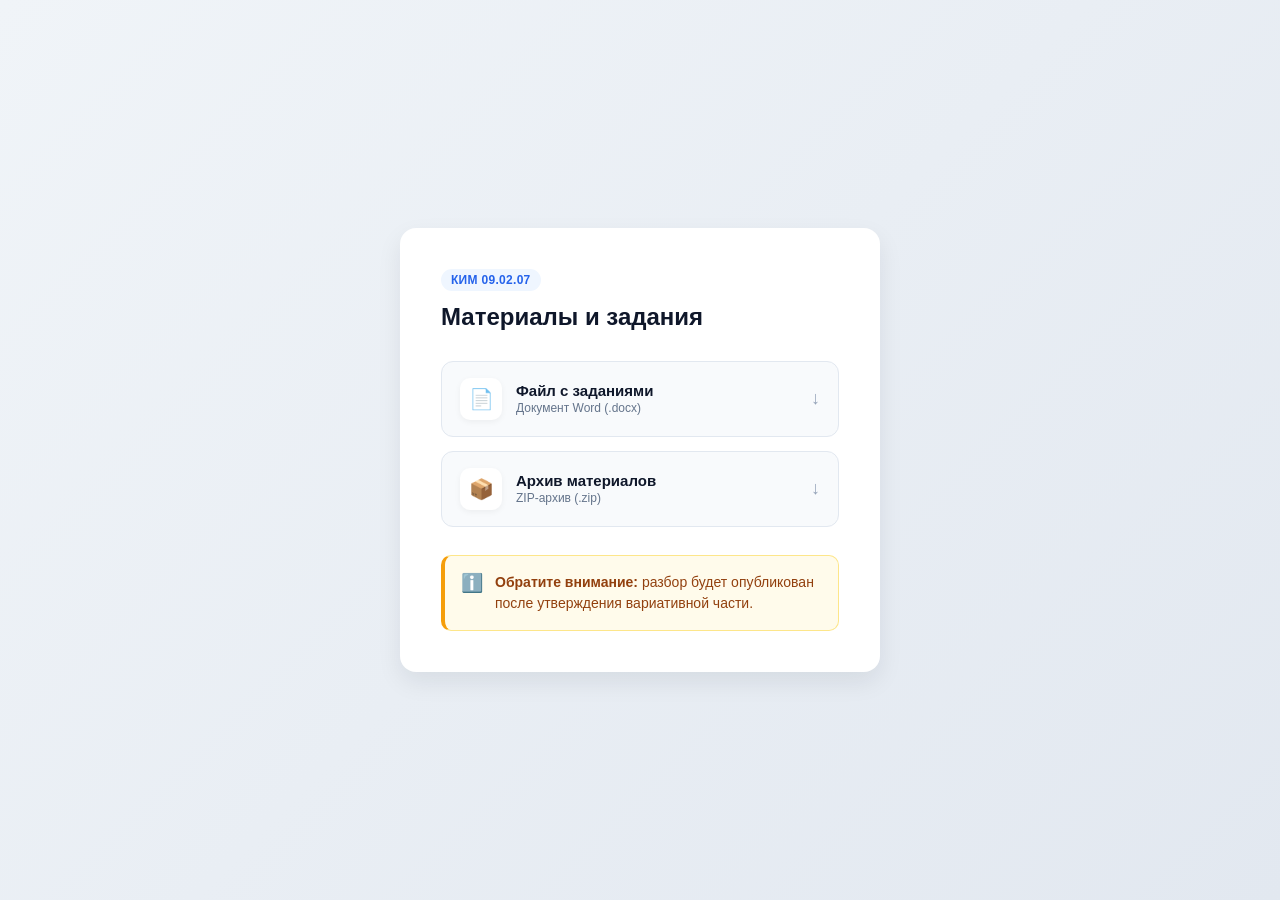
==== commit a4367623: "Заглушки Ожидание разбора с вариативной частью" ====
--- a/index.html
+++ b/index.html
@@ -1,101 +1,206 @@
-<!DOCTYPE html>
-<html lang="ru" data-theme="light">
-<head>
-<meta charset="UTF-8">
-<meta name="viewport" content="width=device-width, initial-scale=1.0">
-<title>Разбор примерного задания ДЭ 2027 · 09.02.07-2-2027</title>
-<link rel="stylesheet" href="style.css">
-</head>
-<body>
-
-<header class="top">
-  <div class="brand">
-    <h1>Демонстрационный экзамен · 09.02.07-2-2027</h1>
-    <div class="sub">Разбор примерного задания 2027 года · Методические рекомендации</div>
-  </div>
-  <button class="theme-toggle" id="themeToggle" title="Переключить тему">
-    <span class="theme-icon">🌙</span>
-    <span class="theme-label">Тёмная</span>
-  </button>
-</header>
-
-<section class="home-screen">
-  <div class="home-inner">
-    <div class="home-hero">
-      <span class="badge-demo">КИМ 09.02.07-2-2027 · ДЭ ПУ (профильный уровень) · Разбор примерного задания 2027</span>
-      <h2>Выберите задание</h2>
-      <p>Демонстрационный экзамен по специальности <b>09.02.07 Информационные системы и программирование</b> — <b>профильный уровень</b>.
-      Инвариативная часть — <b>задания 1–4</b> (общие для всех), вариативная часть — <b>задание 5</b> (тема по варианту).
-      Ниже — пошаговые указания по каждому из 5 заданий. Общий максимум — <b>100 баллов</b>.</p>
-    </div>
-
-    <div class="task-grid">
-
-      <a class="task-card available" href="tasks/task1.html">
-        <div class="t-num">1</div>
-        <h3>Разработка базы данных средствами СУБД</h3>
-        <p class="t-desc">Инвариативная часть. Проектирование БД в 3НФ, 8 таблиц со связями, импорт данных, ER-диаграмма, скрипт базы данных. СУБД: Microsoft SQL Server.</p>
-        <div class="t-meta">
-          <span>⏱ 50 мин</span>
-          <span>15 баллов</span>
-          <span>8 таблиц</span>
-        </div>
-        <span class="t-status">Открыть</span>
-      </a>
-
-      <a class="task-card available" href="tasks/task2.html">
-        <div class="t-num">2</div>
-        <h3>Разработка алгоритма и создание приложения</h3>
-        <p class="t-desc">Инвариативная часть. Алгоритм работы системы и расчёт цены со скидкой, приложение с интерфейсом по руководству по стилю. Языки: C#, Java, Python, 1С.</p>
-        <div class="t-meta">
-          <span>⏱ 40 мин</span>
-          <span>10 баллов</span>
-        </div>
-        <span class="t-status">Открыть</span>
-      </a>
-
-      <a class="task-card available" href="tasks/task3.html">
-        <div class="t-num">3</div>
-        <h3>Разработка последовательного интерфейса. Оформление заказа</h3>
-        <p class="t-desc">Инвариативная часть. Авторизация по логину, навигация между окнами, поиск / фильтрация / сортировка, оформление заказа, обработка ошибок.</p>
-        <div class="t-meta">
-          <span>⏱ 60 мин</span>
-          <span>25 баллов</span>
-        </div>
-        <span class="t-status">Открыть</span>
-      </a>
-
-      <a class="task-card available" href="tasks/task4.html">
-        <div class="t-num">4</div>
-        <h3>Функционал Администратора и Менеджера</h3>
-        <p class="t-desc">Инвариативная часть. Работа с заказами для Администратора и Менеджера: список заказов, состав заказа, редактирование даты и удаление позиций.</p>
-        <div class="t-meta">
-          <span>⏱ 60 мин</span>
-          <span>25 баллов</span>
-        </div>
-        <span class="t-status">Открыть</span>
-      </a>
-
-      <a class="task-card available" href="tasks/task5.html">
-        <div class="t-num">5</div>
-        <h3>Статистика заказов и руководство пользователя</h3>
-        <p class="t-desc">Вариативная часть (профильный уровень). Окно «Статистика заказов» для Менеджера и Администратора — таблица заказов, выручка, средний чек. Плюс Руководство_пользователя.docx со скриншотами.</p>
-        <div class="t-meta">
-          <span>⏱ 30 мин</span>
-          <span>25 баллов</span>
-        </div>
-        <span class="t-status">Открыть</span>
-      </a>
-
-      <a class="task-card available" href="code.html">
-        <div class="t-num">⌨</div>
-        <h3>Код и формы программы</h3>
-        <p class="t-desc">Готовая программа с пояснениями: код всех файлов, как выглядят окна, структура папки для сдачи. Скачать: упрощённая версия (без SQL-запросов в коде, локальная база LocalDB, проект создаётся с нуля в Visual Studio).</p>
-        <span class="t-status">Открыть</span>
-      </a></div>
-  </div>
-</section>
-
-<script src="script.js"></script>
-</body>
+<!DOCTYPE html>
+<html lang="ru">
+<head>
+    <meta charset="UTF-8">
+    <meta name="viewport" content="width=device-width, initial-scale=1.0">
+    <title>Материалы и задания</title>
+    <style>
+        * {
+            box-sizing: border-box;
+            margin: 0;
+            padding: 0;
+        }
+
+        body {
+            font-family: -apple-system, BlinkMacSystemFont, "Segoe UI", Roboto, Helvetica, Arial, sans-serif;
+            background: linear-gradient(135deg, #f0f4f8 0%, #e2e8f0 100%);
+            color: #1e293b;
+            display: flex;
+            justify-content: center;
+            align-items: center;
+            min-height: 100vh;
+            padding: 20px;
+        }
+
+        .card {
+            background-color: #ffffff;
+            padding: 40px;
+            border-radius: 16px;
+            box-shadow: 0 10px 25px rgba(15, 23, 42, 0.08);
+            max-width: 480px;
+            width: 100%;
+            border: 1px solid rgba(255, 255, 255, 0.8);
+        }
+
+        .header {
+            margin-bottom: 28px;
+        }
+
+        .badge {
+            display: inline-block;
+            background-color: #eff6ff;
+            color: #2563eb;
+            font-size: 12px;
+            font-weight: 600;
+            padding: 4px 10px;
+            border-radius: 999px;
+            margin-bottom: 10px;
+            letter-spacing: 0.3px;
+        }
+
+        h1 {
+            font-size: 24px;
+            font-weight: 700;
+            color: #0f172a;
+            line-height: 1.3;
+        }
+
+        .files-list {
+            display: flex;
+            flex-direction: column;
+            gap: 14px;
+            margin-bottom: 28px;
+        }
+
+        .file-link {
+            display: flex;
+            align-items: center;
+            justify-content: space-between;
+            padding: 16px 18px;
+            background-color: #f8fafc;
+            border: 1px solid #e2e8f0;
+            border-radius: 12px;
+            text-decoration: none;
+            color: #0f172a;
+            transition: all 0.2s ease;
+        }
+
+        .file-link:hover {
+            background-color: #eff6ff;
+            border-color: #93c5fd;
+            transform: translateY(-2px);
+            box-shadow: 0 4px 12px rgba(37, 99, 235, 0.1);
+        }
+
+        .file-info {
+            display: flex;
+            align-items: center;
+            gap: 14px;
+        }
+
+        .icon-box {
+            display: flex;
+            align-items: center;
+            justify-content: center;
+            width: 42px;
+            height: 42px;
+            background-color: #ffffff;
+            border-radius: 10px;
+            font-size: 20px;
+            box-shadow: 0 2px 6px rgba(0, 0, 0, 0.05);
+            flex-shrink: 0;
+        }
+
+        .file-text {
+            display: flex;
+            flex-direction: column;
+        }
+
+        .file-title {
+            font-weight: 600;
+            font-size: 15px;
+            color: #0f172a;
+            transition: color 0.2s ease;
+        }
+
+        .file-link:hover .file-title {
+            color: #1d4ed8;
+        }
+
+        .file-meta {
+            font-size: 12px;
+            color: #64748b;
+            margin-top: 2px;
+        }
+
+        .download-arrow {
+            color: #94a3b8;
+            font-size: 18px;
+            font-weight: bold;
+            transition: transform 0.2s ease, color 0.2s ease;
+        }
+
+        .file-link:hover .download-arrow {
+            color: #2563eb;
+            transform: translateY(2px);
+        }
+
+        .notice {
+            display: flex;
+            align-items: flex-start;
+            gap: 12px;
+            padding: 16px;
+            background-color: #fffbeb;
+            border: 1px solid #fde68a;
+            border-left: 4px solid #f59e0b;
+            border-radius: 10px;
+            color: #92400e;
+            font-size: 14px;
+            line-height: 1.5;
+        }
+
+        .notice-icon {
+            font-size: 18px;
+            line-height: 1.3;
+            flex-shrink: 0;
+        }
+
+        @media (max-width: 480px) {
+            .card {
+                padding: 28px 20px;
+            }
+        }
+    </style>
+</head>
+<body>
+
+    <main class="card">
+        <header class="header">
+            <span class="badge">КИМ 09.02.07</span>
+            <h1>Материалы и задания</h1>
+        </header>
+        
+        <div class="files-list">
+            <a href="./zadaniya.docx" class="file-link" target="_blank">
+                <div class="file-info">
+                    <div class="icon-box">📄</div>
+                    <div class="file-text">
+                        <span class="file-title">Файл с заданиями</span>
+                        <span class="file-meta">Документ Word (.docx)</span>
+                    </div>
+                </div>
+                <span class="download-arrow">↓</span>
+            </a>
+            
+            <a href="./kim_09_02_07.zip" class="file-link" target="_blank">
+                <div class="file-info">
+                    <div class="icon-box">📦</div>
+                    <div class="file-text">
+                        <span class="file-title">Архив материалов</span>
+                        <span class="file-meta">ZIP-архив (.zip)</span>
+                    </div>
+                </div>
+                <span class="download-arrow">↓</span>
+            </a>
+        </div>
+
+        <div class="notice">
+            <span class="notice-icon">ℹ️</span>
+            <div>
+                <strong>Обратите внимание:</strong> разбор будет опубликован после утверждения вариативной части.
+            </div>
+        </div>
+    </main>
+
+</body>
 </html>
